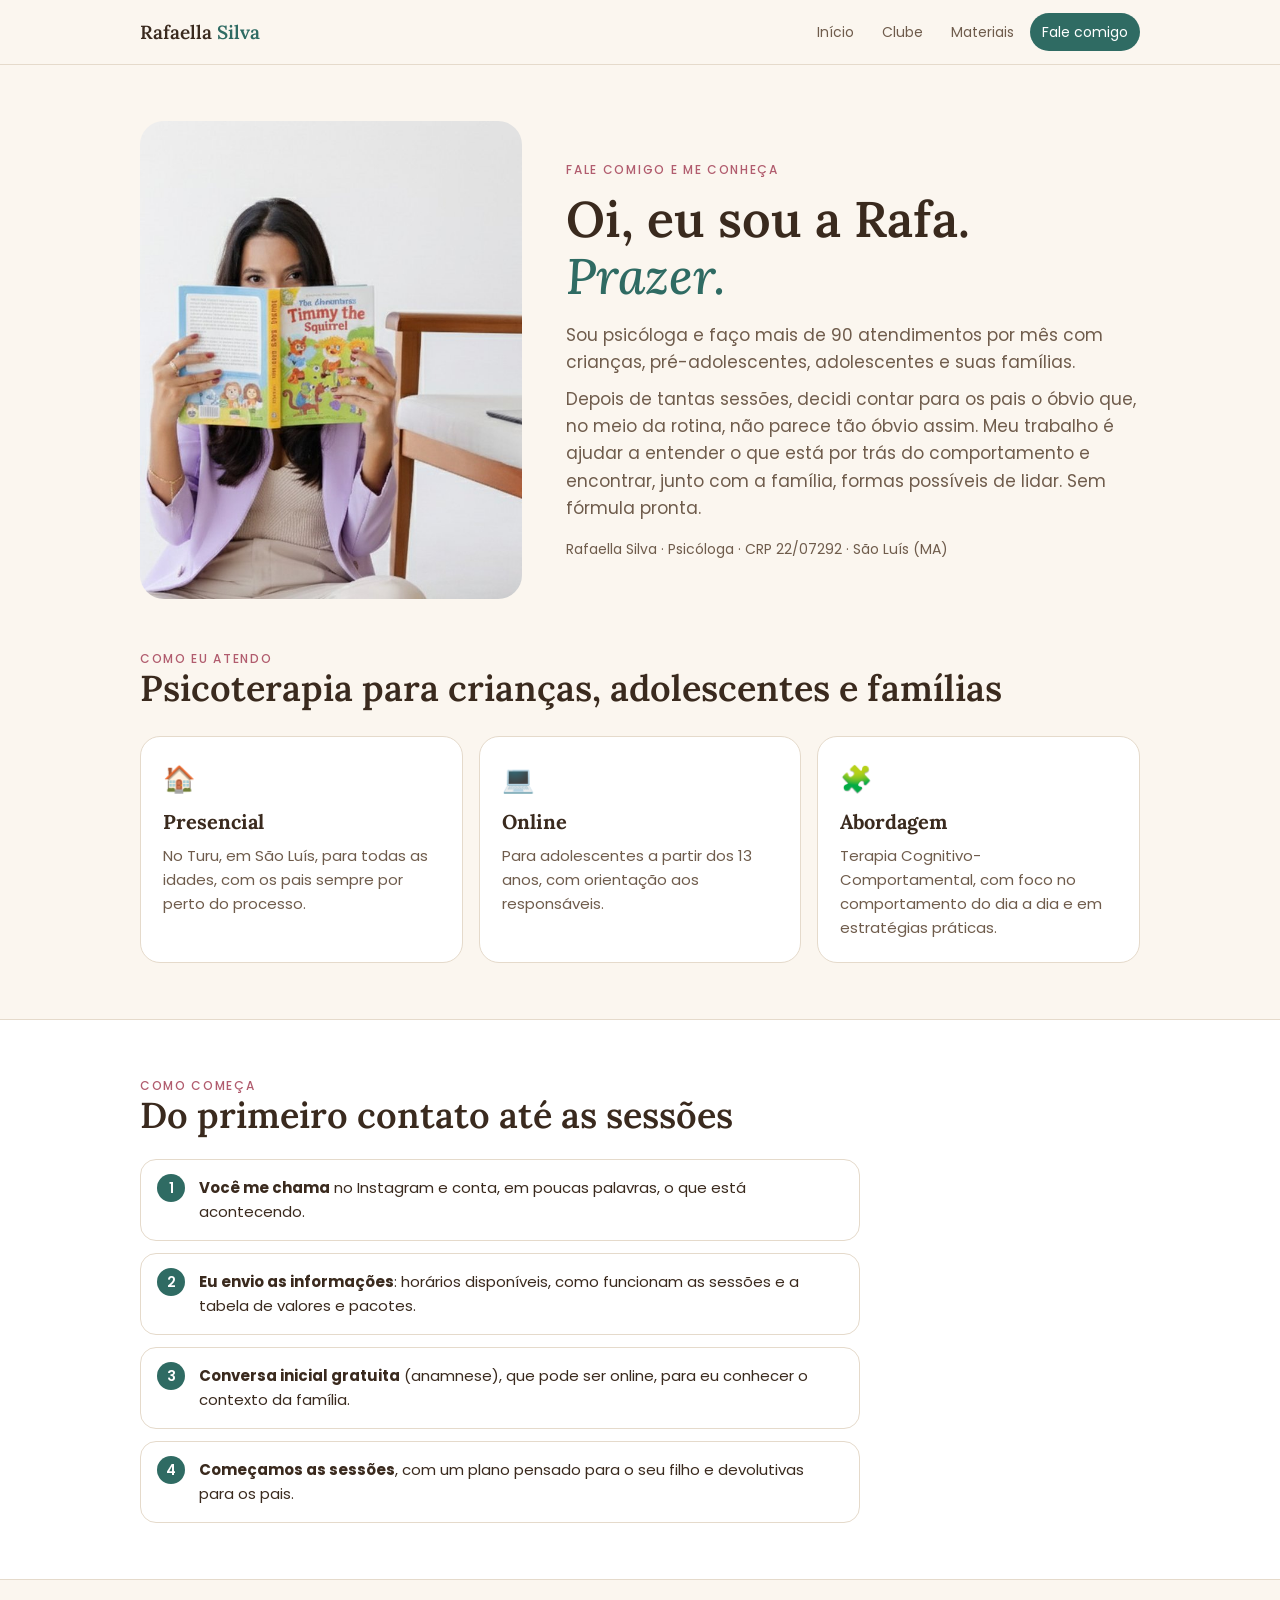
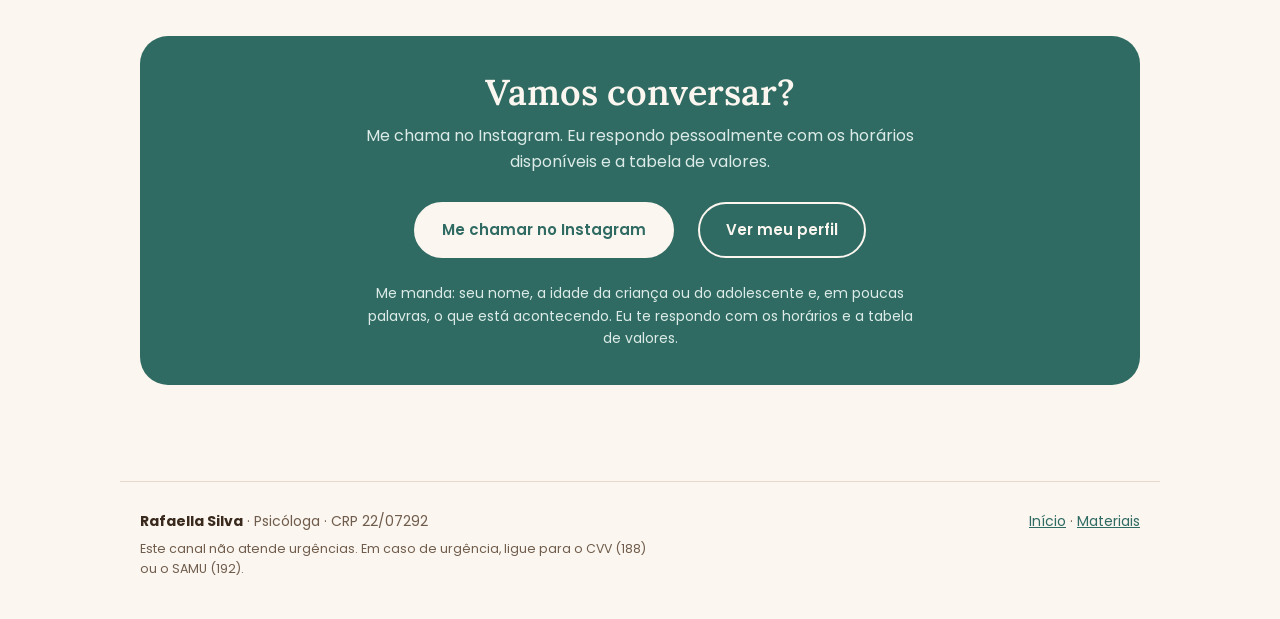
==== fale-comigo.html @ 1993ae96 "Publica site de apresentação Co-Authored-By: Claude Opus 5.5 <noreply@anthropic.com> Claude-Session:" ====
<!DOCTYPE html>
<html lang="pt-BR">
<head>
<meta charset="utf-8">
<meta name="viewport" content="width=device-width, initial-scale=1">
<title>Fale comigo · Rafaella Silva</title>
<meta name="description" content="Conheça o trabalho da psicóloga Rafaella Silva (CRP 22/07292): atendimento presencial no Turu, em São Luís, e online para adolescentes.">
<link rel="stylesheet" href="style.css">
<style>
.fc-hero{padding:56px 0 30px}
.fc-grid{display:grid;grid-template-columns:.8fr 1.2fr;gap:44px;align-items:center}
.fc-grid img{border-radius:24px;aspect-ratio:4/5;object-fit:cover;width:100%}
.fc-hero h1{font-size:clamp(32px,5vw,50px);margin:12px 0 16px}
.fc-hero h1 em{color:var(--green);font-style:italic;font-weight:500}
.fc-hero p{color:var(--soft);font-size:17px;margin-top:10px}
.cards3{display:grid;grid-template-columns:repeat(3,1fr);gap:16px;margin-top:26px}
.cards3 div{background:var(--card);border:1px solid var(--line);border-radius:20px;padding:22px}
.cards3 b{display:block;font-family:Lora,serif;font-size:20px;margin:6px 0 6px}
.cards3 p{color:var(--soft);font-size:15px}
.steps{list-style:none;display:grid;gap:12px;margin-top:22px;counter-reset:s;max-width:720px}
.steps li{background:var(--card);border:1px solid var(--line);border-radius:16px;padding:16px 18px 16px 58px;position:relative;font-size:15px}
.steps li:before{counter-increment:s;content:counter(s);position:absolute;left:16px;top:14px;width:28px;height:28px;border-radius:50%;background:var(--green);color:#fff;display:grid;place-items:center;font-weight:600;font-size:14px}
.contact{background:var(--green);color:#FBF6EF;border-radius:28px;padding:36px;text-align:center}
.contact h2{color:#FBF6EF}
.contact p{color:#DCEBE7;max-width:560px;margin:10px auto 22px}
.contact .btn{background:#FBF6EF;color:var(--green);border-color:#FBF6EF;margin:6px}
.contact .btn.ghost{background:transparent;color:#FBF6EF;border-color:#FBF6EF}
.fc-form{max-width:640px;margin:0 auto;text-align:left;background:#fff;color:var(--ink);border-radius:22px;padding:26px}
.fc-form label{display:block;font-size:14px;font-weight:500;margin-bottom:12px}
.fc-form input:not([type=checkbox]),.fc-form select,.fc-form textarea{display:block;width:100%;margin-top:6px;padding:11px 12px;border:1px solid var(--line);border-radius:12px;font:inherit;font-weight:400;background:var(--bg);color:var(--ink)}
.fc-form .g2{display:grid;grid-template-columns:1fr 1fr;gap:0 14px}
.fc-form fieldset{border:0;margin:4px 0 12px;padding:0}
.fc-form legend{font-size:14px;font-weight:500;margin-bottom:6px}
.fc-form .chk{display:flex;flex-wrap:wrap;gap:8px}
.fc-form .chk label{display:inline-flex;gap:6px;align-items:center;font-weight:400;background:var(--bg);border:1px solid var(--line);border-radius:999px;padding:6px 12px;margin:0}
.fc-form .cons{display:flex;gap:10px;align-items:flex-start;font-weight:400;font-size:13px;color:var(--soft)}
.fc-form .btn{width:100%;background:var(--green)!important;color:#fff!important;border-color:var(--green)!important;margin:6px 0 0!important}
.fc-form .msg{color:var(--rose);font-size:14px;margin:10px 0 0;text-align:center}
.fc-form .ok{text-align:center;font-size:17px;color:var(--green);margin:10px 0}
.fc-form .hp{display:none}
@media (max-width:620px){.fc-form .g2{grid-template-columns:1fr}.fc-form{padding:20px}}
.sec{padding:56px 0}
.sec h2{font-size:clamp(26px,3.6vw,36px)}
@media (max-width:820px){.fc-grid,.cards3{grid-template-columns:1fr}}
</style>
</head>
<body>
<header><div class="wrap">
  <a class="logo" href="index.html">Rafaella <span>Silva</span></a>
  <nav><a href="index.html">Início</a><a href="clube.html">Clube</a><a href="produtos.html">Materiais</a><a class="on" href="fale-comigo.html">Fale comigo</a></nav>
</div></header>

<section class="fc-hero"><div class="wrap fc-grid">
  <img src="img/rafa.jpg" alt="Rafaella Silva, psicóloga">
  <div>
    <div class="k">Fale comigo e me conheça</div>
    <h1>Oi, eu sou a Rafa. <em>Prazer.</em></h1>
    <p>Sou psicóloga e faço mais de 90 atendimentos por mês com crianças, pré-adolescentes, adolescentes e suas famílias.</p>
    <p>Depois de tantas sessões, decidi contar para os pais o óbvio que, no meio da rotina, não parece tão óbvio assim. Meu trabalho é ajudar a entender o que está por trás do comportamento e encontrar, junto com a família, formas possíveis de lidar. Sem fórmula pronta.</p>
    <p style="font-size:14px;margin-top:16px">Rafaella Silva · Psicóloga · CRP 22/07292 · São Luís (MA)</p>
  </div>
</div></section>

<section class="sec" style="padding-top:20px"><div class="wrap">
  <div class="k">Como eu atendo</div>
  <h2>Psicoterapia para crianças, adolescentes e famílias</h2>
  <div class="cards3">
    <div><span style="font-size:26px">🏠</span><b>Presencial</b><p>No Turu, em São Luís, para todas as idades, com os pais sempre por perto do processo.</p></div>
    <div><span style="font-size:26px">💻</span><b>Online</b><p>Para adolescentes a partir dos 13 anos, com orientação aos responsáveis.</p></div>
    <div><span style="font-size:26px">🧩</span><b>Abordagem</b><p>Terapia Cognitivo-Comportamental, com foco no comportamento do dia a dia e em estratégias práticas.</p></div>
  </div>
</div></section>

<section class="sec alt" style="background:#fff;border-top:1px solid var(--line);border-bottom:1px solid var(--line)"><div class="wrap">
  <div class="k">Como começa</div>
  <h2>Do primeiro contato até as sessões</h2>
  <ol class="steps">
    <li><b>Você me chama</b> no Instagram e conta, em poucas palavras, o que está acontecendo.</li>
    <li><b>Eu envio as informações</b>: horários disponíveis, como funcionam as sessões e a tabela de valores e pacotes.</li>
    <li><b>Conversa inicial gratuita</b> (anamnese), que pode ser online, para eu conhecer o contexto da família.</li>
    <li><b>Começamos as sessões</b>, com um plano pensado para o seu filho e devolutivas para os pais.</li>
  </ol>
</div></section>

<section class="sec" id="formulario"><div class="wrap">
  <div class="contact">
    <h2>Vamos conversar?</h2>
    <p>Me chama no Instagram. Eu respondo pessoalmente com os horários disponíveis e a tabela de valores.</p>
    <div style="display:flex;gap:12px;justify-content:center;flex-wrap:wrap">
      <a class="btn" href="https://ig.me/m/rafaellaralynson" target="_blank" rel="noopener">Me chamar no Instagram</a>
      <a class="btn ghost" href="https://www.instagram.com/rafaellaralynson/" target="_blank" rel="noopener">Ver meu perfil</a>
    </div>
    <p style="margin:18px auto 0;font-size:14px;color:#DCEBE7">Me manda: seu nome, a idade da criança ou do adolescente e, em poucas palavras, o que está acontecendo. Eu te respondo com os horários e a tabela de valores.</p>
  </div>
</div></section>


<footer><div class="wrap">
  <div><b style="color:var(--ink)">Rafaella Silva</b> · Psicóloga · CRP 22/07292<div class="disc">Este canal não atende urgências. Em caso de urgência, ligue para o CVV (188) ou o SAMU (192).</div></div>
  <div><a href="index.html">Início</a> · <a href="produtos.html">Materiais</a></div>
</div></footer>
</body>
</html>
---- style.css ----
@import url('https://fonts.googleapis.com/css2?family=Lora:ital,wght@0,500;0,600;1,500&family=Poppins:wght@400;500;600&display=swap');
:root{
  --bg:#FBF6EF; --ink:#3A2A1E; --soft:#6F5C4C; --line:#E5DACB; --card:#FFFFFF;
  --green:#2F6B63; --green-soft:#DCEBE7; --rose:#B15C6E; --rose-soft:#F3DCE1; --mustard:#C98F1E; --mustard-soft:#F6E7C6;
}
*{box-sizing:border-box;margin:0;padding:0}
html{scroll-behavior:smooth}
body{font-family:Poppins,system-ui,sans-serif;background:var(--bg);color:var(--ink);line-height:1.6;font-size:16px}
img{max-width:100%;height:auto;display:block}
a{color:var(--green)}
.wrap{max-width:1040px;margin:0 auto;padding:0 20px}
h1,h2,h3{font-family:Lora,Georgia,serif;font-weight:600;line-height:1.15}
.k{font-size:12px;letter-spacing:.14em;text-transform:uppercase;font-weight:500;color:var(--rose)}

/* nav */
header{position:sticky;top:0;z-index:10;background:rgba(251,246,239,.92);backdrop-filter:blur(8px);border-bottom:1px solid var(--line)}
header .wrap{display:flex;align-items:center;justify-content:space-between;height:64px;gap:12px}
.logo{font-family:Lora,serif;font-weight:600;font-size:19px;color:var(--ink);text-decoration:none;white-space:nowrap}
.logo span{color:var(--green)}
nav{display:flex;gap:4px}
nav a{text-decoration:none;color:var(--soft);font-size:14px;padding:8px 12px;border-radius:999px}
nav a:hover{background:var(--green-soft);color:var(--green)}
nav a.on{background:var(--green);color:#fff}

/* buttons */
.btn{display:inline-block;text-decoration:none;font-weight:600;font-size:15px;padding:14px 26px;border-radius:999px;background:var(--green);color:#fff;border:2px solid var(--green);transition:transform .15s,background .15s;cursor:pointer;font-family:inherit;text-align:center}
.btn:hover{transform:translateY(-1px);background:#255a53}
.btn.ghost{background:transparent;color:var(--green)}
.btn.ghost:hover{background:var(--green-soft)}
.btn.rose{background:var(--rose);border-color:var(--rose)}
.btn.rose:hover{background:#9a4c5e}
.btn.off{background:#E5DACB;border-color:#E5DACB;color:var(--soft);cursor:default;transform:none}

/* hero */
.hero{padding:72px 0 56px}
.hero .grid{display:grid;grid-template-columns:1.25fr .75fr;gap:48px;align-items:center}
.hero h1{font-size:clamp(34px,5.4vw,54px);margin:14px 0 18px}
.hero h1 em{color:var(--green);font-style:italic;font-weight:500}
.hero p.sub{font-size:18px;color:var(--soft);max-width:540px}
.hero .ctas{display:flex;gap:12px;flex-wrap:wrap;margin-top:28px}
.badge-card{background:var(--green);color:#FBF6EF;border-radius:28px;padding:32px 28px;position:relative;overflow:hidden}
.badge-card:before{content:"";position:absolute;width:180px;height:180px;border-radius:50%;background:#3E7E75;right:-60px;top:-60px}
.badge-card *{position:relative}
.badge-card .name{font-family:Lora,serif;font-size:26px;font-weight:600}
.badge-card .role{color:#DCEBE7;font-size:14px;margin-top:4px}
.badge-card ul{list-style:none;margin-top:22px;display:grid;gap:10px}
.badge-card li{font-size:15px;display:flex;gap:10px;align-items:flex-start}
.badge-card li:before{content:"";flex:0 0 8px;height:8px;border-radius:50%;background:var(--mustard);margin-top:9px}

/* sections */
section.block{padding:56px 0}
section.block.alt{background:#fff;border-top:1px solid var(--line);border-bottom:1px solid var(--line)}
.head{max-width:640px;margin-bottom:32px}
.head h2{font-size:clamp(28px,4vw,38px);margin-top:10px}
.head p{color:var(--soft);margin-top:12px;font-size:17px}
.cards3{display:grid;grid-template-columns:repeat(3,1fr);gap:18px}
.svc{background:var(--card);border:1px solid var(--line);border-radius:22px;padding:26px;display:flex;flex-direction:column}
section.block.alt .svc{background:var(--bg)}
.svc .ic{width:44px;height:44px;border-radius:14px;display:grid;place-items:center;margin-bottom:16px}
.svc h3{font-size:21px;margin-bottom:8px}
.svc p{color:var(--soft);font-size:15px;flex:1}
.svc a.more{margin-top:18px;font-weight:600;font-size:14px;text-decoration:none}
.about{display:grid;grid-template-columns:1fr 1fr;gap:40px;align-items:start}
.about p{margin-bottom:14px;color:var(--soft)}
.about p b{color:var(--ink);font-weight:500}
.quote{font-family:Lora,serif;font-style:italic;font-size:24px;line-height:1.4;color:var(--green);border-left:4px solid var(--mustard);padding-left:20px}

/* products */
.prod{display:grid;grid-template-columns:300px 1fr;gap:36px;background:#fff;border:1px solid var(--line);border-radius:28px;padding:28px;margin-bottom:24px;align-items:center}
.prod .media{border-radius:20px;padding:24px;display:flex;justify-content:center;gap:12px}
.prod .media img{border-radius:10px;box-shadow:0 10px 24px rgba(58,42,30,.18);width:48%}
.prod .media img.one{width:78%}
.tag{display:inline-block;font-size:12px;letter-spacing:.1em;text-transform:uppercase;font-weight:600;padding:6px 12px;border-radius:999px}
.prod h2{font-size:clamp(24px,3.2vw,32px);margin:12px 0 10px}
.prod .desc{color:var(--soft);margin-bottom:14px}
.prod ul{list-style:none;display:grid;gap:8px;margin-bottom:16px}
.prod li{font-size:15px;padding-left:22px;position:relative}
.prod li:before{content:"";position:absolute;left:0;top:9px;width:9px;height:9px;border-radius:50%;background:var(--green)}
.bonus{background:var(--mustard-soft);border-radius:16px;padding:14px 16px;font-size:14.5px;margin-bottom:16px}
.bonus b{font-weight:600}
.buy{display:flex;align-items:center;gap:18px;flex-wrap:wrap}
.price{font-family:Lora,serif;font-size:34px;font-weight:600}
.price small{display:block;font-family:Poppins,sans-serif;font-size:13px;font-weight:400;color:var(--soft)}
.note-sm{font-size:13px;color:var(--soft);margin-top:10px}

/* form */
.formbox{background:#fff;border:1px solid var(--line);border-radius:28px;padding:32px;max-width:680px}
.field{margin-bottom:18px}
.field label{display:block;font-weight:500;font-size:15px;margin-bottom:6px}
.field .hint{font-size:13px;color:var(--soft);margin:-2px 0 6px}
input[type=text],input[type=email],input[type=tel],select,textarea{width:100%;font:inherit;font-size:16px;padding:12px 14px;border:1.5px solid var(--line);border-radius:14px;background:var(--bg);color:var(--ink)}
input:focus,select:focus,textarea:focus{outline:none;border-color:var(--green);background:#fff}
textarea{min-height:96px;resize:vertical}
.row2{display:grid;grid-template-columns:1fr 1fr;gap:14px}
.chips{display:flex;gap:8px;flex-wrap:wrap}
.chips label{display:flex;align-items:center;gap:8px;border:1.5px solid var(--line);border-radius:999px;padding:8px 14px;font-weight:400;font-size:15px;cursor:pointer;background:var(--bg);margin:0}
.chips input{accent-color:var(--green)}
.consent{display:flex;gap:10px;align-items:flex-start;font-size:14px;color:var(--soft)}
.consent input{margin-top:5px;accent-color:var(--green);width:18px;height:18px;flex:0 0 18px}
.info{display:grid;gap:12px;margin-bottom:28px;max-width:680px}
.info div{display:block;background:var(--green-soft);border-radius:16px;padding:14px 16px;font-size:15px}
.info b{font-weight:600;color:var(--green)}
.hidden{display:none}

/* footer */
footer{padding:40px 0;color:var(--soft);font-size:14px}
footer .wrap{display:flex;justify-content:space-between;gap:20px;flex-wrap:wrap;border-top:1px solid var(--line);padding-top:28px}
footer .disc{font-size:12.5px;max-width:520px;margin-top:6px}

@media (max-width:820px){
  .hero{padding:44px 0 36px}
  .hero .grid,.about,.prod{grid-template-columns:1fr;gap:26px}
  .cards3{grid-template-columns:1fr}
  .prod{padding:20px}
  .prod .media{padding:20px}
  .row2{grid-template-columns:1fr}
  .formbox{padding:22px}
}
@media (max-width:520px){
  header .wrap{height:auto;padding-top:12px;padding-bottom:10px;flex-direction:column;align-items:flex-start;gap:8px}
  nav a{padding:6px 10px;font-size:13px}
  .btn{width:100%}
  .hero .ctas{flex-direction:column}
}

/* clube */
.clube{display:grid;grid-template-columns:1fr 1fr;gap:36px;align-items:center;background:var(--green);color:#FBF6EF;border-radius:28px;padding:40px;position:relative;overflow:hidden}
.clube:before{content:"";position:absolute;width:260px;height:260px;border-radius:50%;background:#3E7E75;right:-90px;bottom:-110px}
.clube>*{position:relative}
.clube h2{font-size:clamp(28px,4vw,40px);margin:14px 0 12px;color:#FBF6EF}
.clube p{color:#DCEBE7;font-size:17px}
.clube form{display:grid;gap:12px}
.clube input[type=text],.clube input[type=email]{background:#FBF6EF;border-color:transparent}
.clube .consent{color:#DCEBE7;font-size:13.5px}
.clube .consent input{accent-color:var(--mustard)}
.clube .btn{background:var(--mustard);border-color:var(--mustard);color:var(--ink)}
.clube .btn:hover{background:#b37e16}
.sr{position:absolute;width:1px;height:1px;overflow:hidden;clip:rect(0 0 0 0)}
.teaser{display:flex;align-items:center;justify-content:space-between;gap:20px;flex-wrap:wrap;background:var(--green);color:#FBF6EF;border-radius:28px;padding:28px 32px;margin-bottom:24px}
.teaser h2{color:#FBF6EF;font-size:clamp(22px,3vw,28px);margin:8px 0 4px}
.teaser p{color:#DCEBE7;font-size:15px}
@media (max-width:820px){.clube{grid-template-columns:1fr;padding:26px}.teaser{padding:24px}}
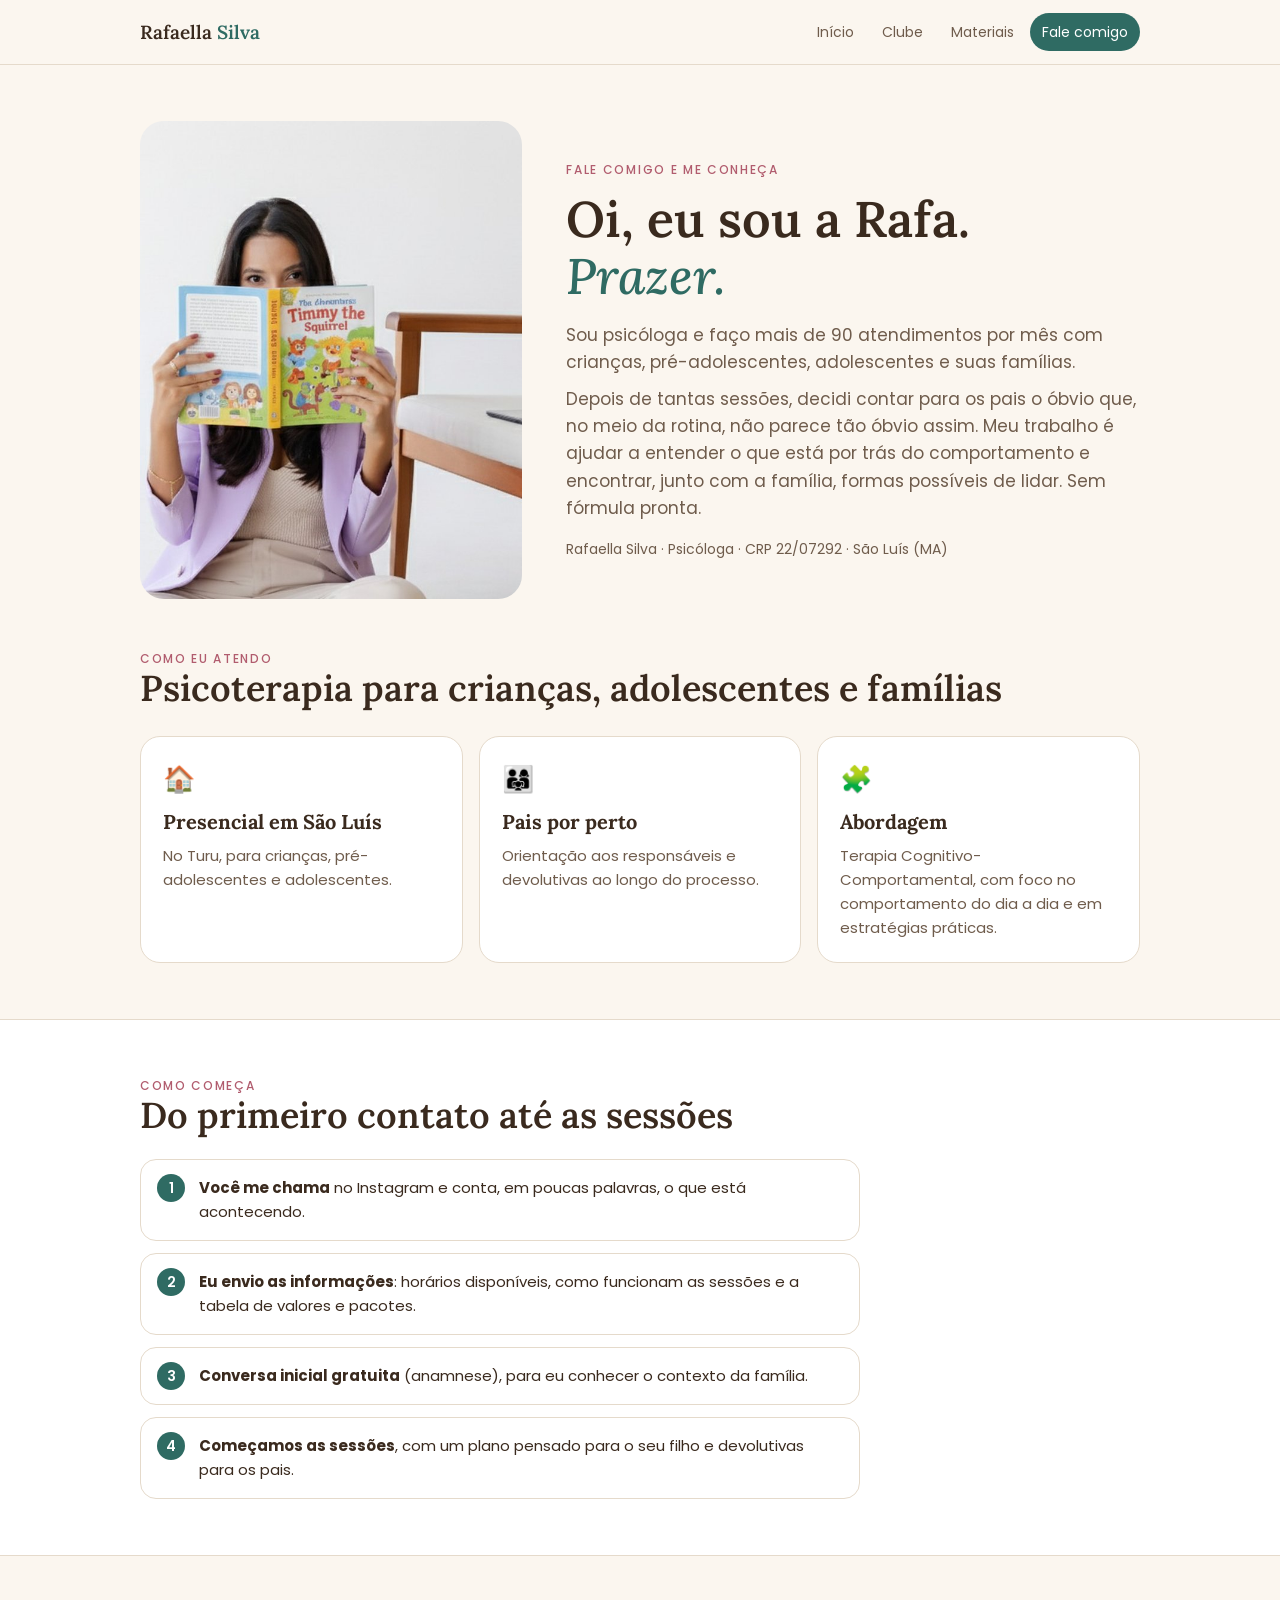
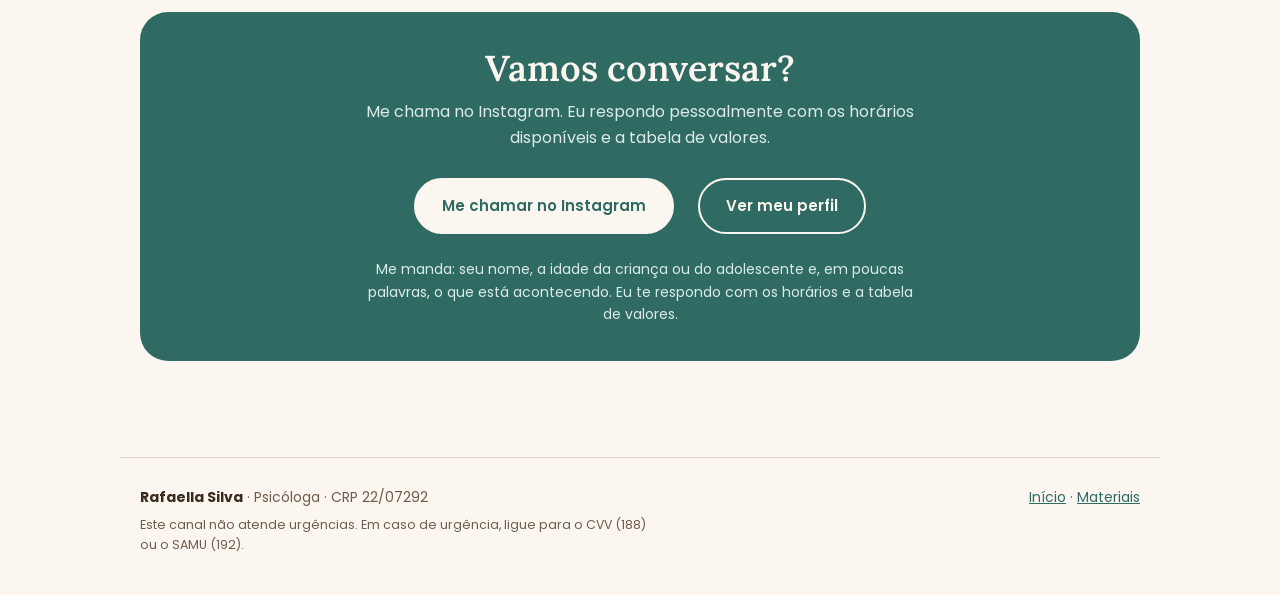
==== commit 52435794: "Atendimento apenas presencial em São Luís Co-Authored-By: Claude Opus 5.5 <noreply@anthropic.com> Cl" ====
--- a/fale-comigo.html
+++ b/fale-comigo.html
@@ -4,7 +4,7 @@
 <meta charset="utf-8">
 <meta name="viewport" content="width=device-width, initial-scale=1">
 <title>Fale comigo · Rafaella Silva</title>
-<meta name="description" content="Conheça o trabalho da psicóloga Rafaella Silva (CRP 22/07292): atendimento presencial no Turu, em São Luís, e online para adolescentes.">
+<meta name="description" content="Conheça o trabalho da psicóloga Rafaella Silva (CRP 22/07292): atendimento presencial no Turu, em São Luís (MA).">
 <link rel="stylesheet" href="style.css">
 <style>
 .fc-hero{padding:56px 0 30px}
@@ -65,8 +65,8 @@
   <div class="k">Como eu atendo</div>
   <h2>Psicoterapia para crianças, adolescentes e famílias</h2>
   <div class="cards3">
-    <div><span style="font-size:26px">🏠</span><b>Presencial</b><p>No Turu, em São Luís, para todas as idades, com os pais sempre por perto do processo.</p></div>
-    <div><span style="font-size:26px">💻</span><b>Online</b><p>Para adolescentes a partir dos 13 anos, com orientação aos responsáveis.</p></div>
+    <div><span style="font-size:26px">🏠</span><b>Presencial em São Luís</b><p>No Turu, para crianças, pré-adolescentes e adolescentes.</p></div>
+    <div><span style="font-size:26px">👨‍👩‍👧</span><b>Pais por perto</b><p>Orientação aos responsáveis e devolutivas ao longo do processo.</p></div>
     <div><span style="font-size:26px">🧩</span><b>Abordagem</b><p>Terapia Cognitivo-Comportamental, com foco no comportamento do dia a dia e em estratégias práticas.</p></div>
   </div>
 </div></section>
@@ -77,7 +77,7 @@
   <ol class="steps">
     <li><b>Você me chama</b> no Instagram e conta, em poucas palavras, o que está acontecendo.</li>
     <li><b>Eu envio as informações</b>: horários disponíveis, como funcionam as sessões e a tabela de valores e pacotes.</li>
-    <li><b>Conversa inicial gratuita</b> (anamnese), que pode ser online, para eu conhecer o contexto da família.</li>
+    <li><b>Conversa inicial gratuita</b> (anamnese), para eu conhecer o contexto da família.</li>
     <li><b>Começamos as sessões</b>, com um plano pensado para o seu filho e devolutivas para os pais.</li>
   </ol>
 </div></section>
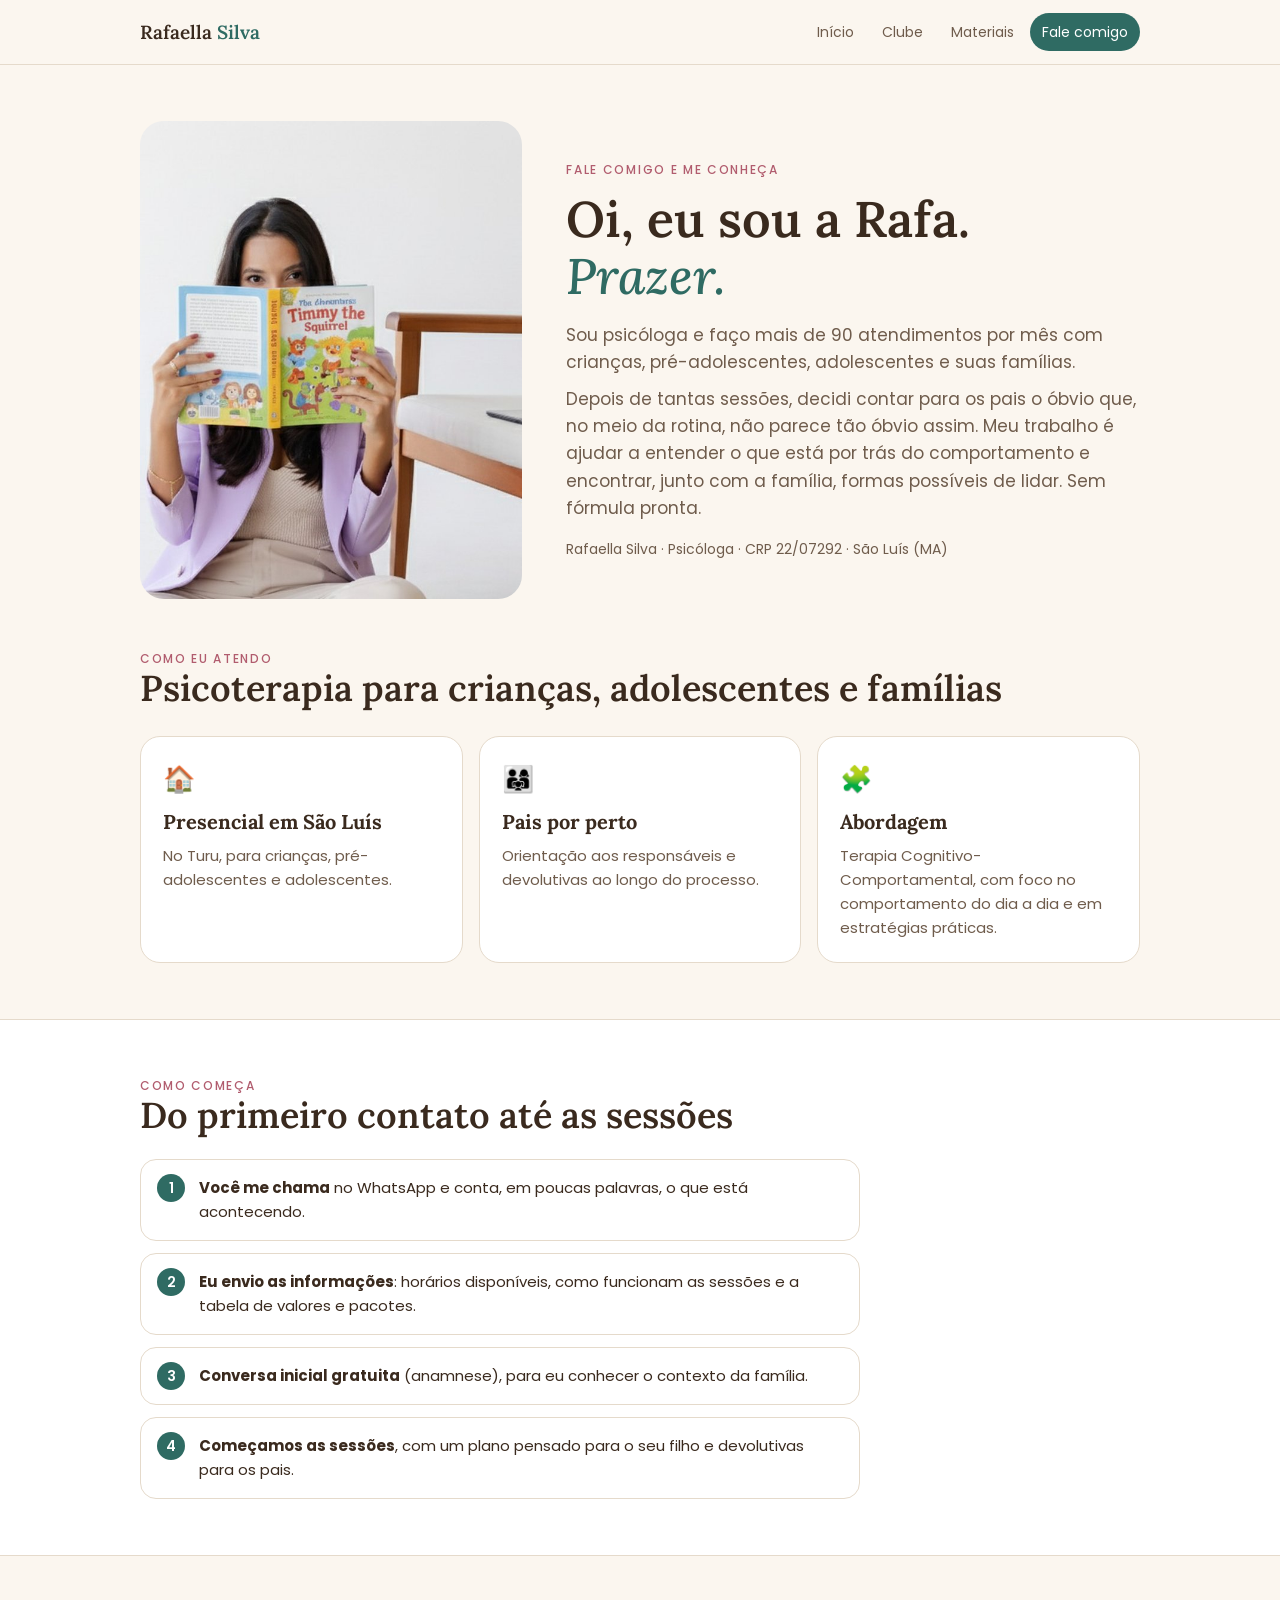
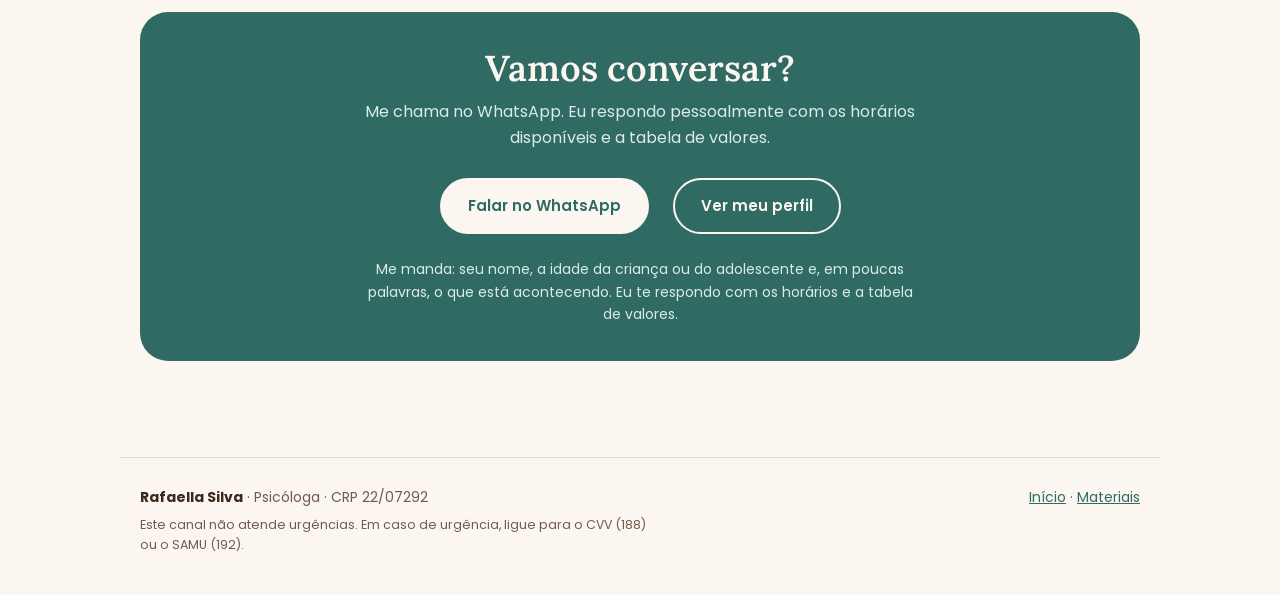
==== commit 8f2c8969: "Contato pelo WhatsApp Co-Authored-By: Claude Opus 5.5 <noreply@anthropic.com> Claude-Session: https:" ====
--- a/fale-comigo.html
+++ b/fale-comigo.html
@@ -75,7 +75,7 @@
   <div class="k">Como começa</div>
   <h2>Do primeiro contato até as sessões</h2>
   <ol class="steps">
-    <li><b>Você me chama</b> no Instagram e conta, em poucas palavras, o que está acontecendo.</li>
+    <li><b>Você me chama</b> no WhatsApp e conta, em poucas palavras, o que está acontecendo.</li>
     <li><b>Eu envio as informações</b>: horários disponíveis, como funcionam as sessões e a tabela de valores e pacotes.</li>
     <li><b>Conversa inicial gratuita</b> (anamnese), para eu conhecer o contexto da família.</li>
     <li><b>Começamos as sessões</b>, com um plano pensado para o seu filho e devolutivas para os pais.</li>
@@ -85,9 +85,9 @@
 <section class="sec" id="formulario"><div class="wrap">
   <div class="contact">
     <h2>Vamos conversar?</h2>
-    <p>Me chama no Instagram. Eu respondo pessoalmente com os horários disponíveis e a tabela de valores.</p>
+    <p>Me chama no WhatsApp. Eu respondo pessoalmente com os horários disponíveis e a tabela de valores.</p>
     <div style="display:flex;gap:12px;justify-content:center;flex-wrap:wrap">
-      <a class="btn" href="https://ig.me/m/rafaellaralynson" target="_blank" rel="noopener">Me chamar no Instagram</a>
+      <a class="btn" href="https://wa.me/5598986010580?text=Ol%C3%A1%2C%20Rafaella%21%20Vim%20pelo%20site%20e%20gostaria%20de%20saber%20sobre%20o%20atendimento." target="_blank" rel="noopener">Falar no WhatsApp</a>
       <a class="btn ghost" href="https://www.instagram.com/rafaellaralynson/" target="_blank" rel="noopener">Ver meu perfil</a>
     </div>
     <p style="margin:18px auto 0;font-size:14px;color:#DCEBE7">Me manda: seu nome, a idade da criança ou do adolescente e, em poucas palavras, o que está acontecendo. Eu te respondo com os horários e a tabela de valores.</p>
